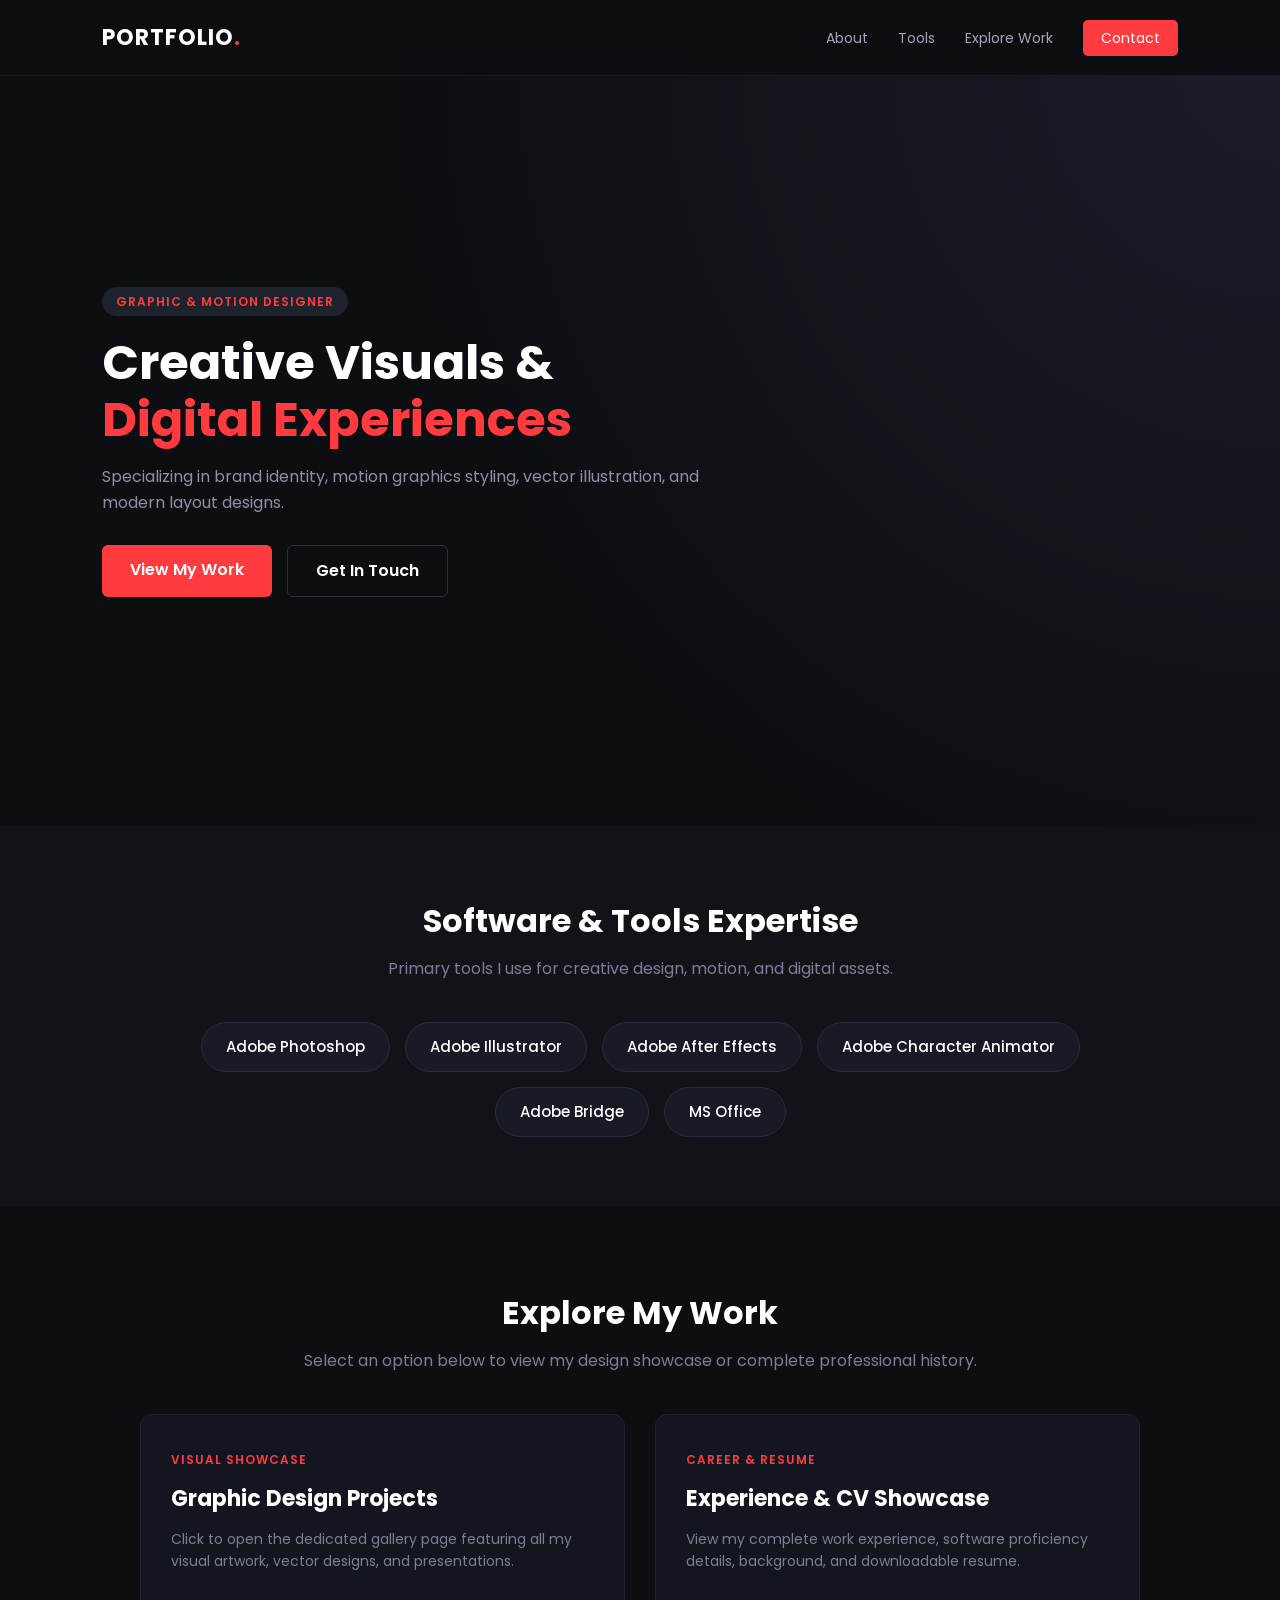
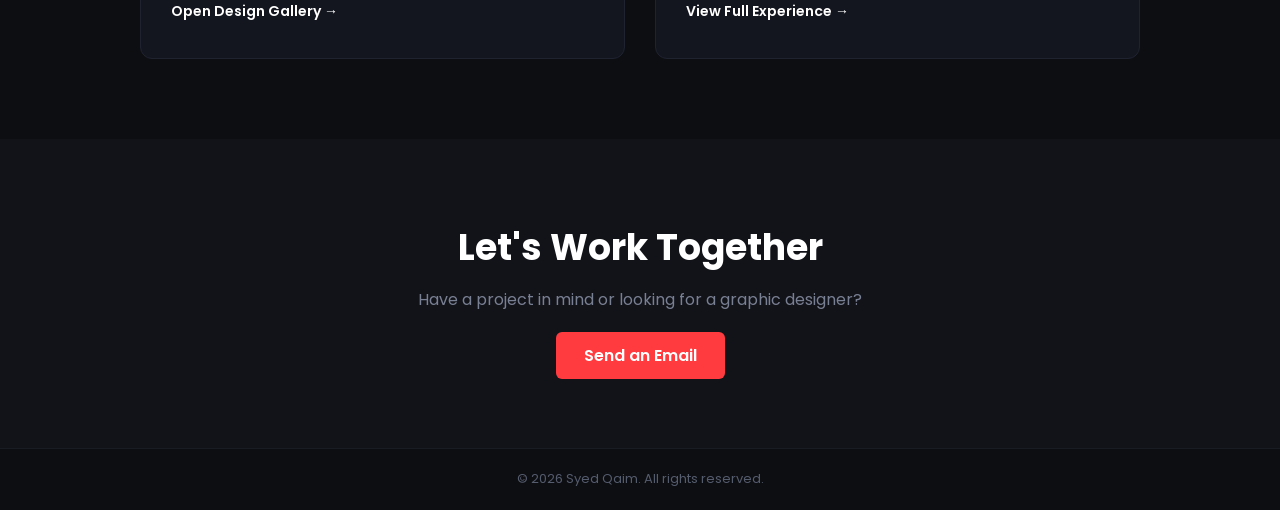
==== index.html @ 61f6b63b "Add files via upload" ====
<!DOCTYPE html>
<html lang="en">
<head>
    <meta charset="UTF-8">
    <meta name="viewport" content="width=device-width, initial-scale=1.0">
    <title>Syed Qaim | Graphic & Motion Designer</title>
    <link rel="stylesheet" href="style.css">
    <meta name="viewport" content="width=device-width, initial-scale=1.0">
    <link href="https://fonts.googleapis.com/css2?family=Poppins:wght@300;400;600;700&display=swap" rel="stylesheet">
</head>
<body>

    <!-- Header / Navigation Bar -->
    <header>
        <div class="logo">PORTFOLIO<span>.</span></div>
        <nav>
            <ul>
                <li><a href="#about">About</a></li>
                <li><a href="#skills">Tools</a></li>
                <li><a href="#work">Explore Work</a></li>
                <li><a href="email.html" class="btn-nav">Contact</a></li>
            </ul>
        </nav>
    </header>

    <!-- Hero Section -->
    <section id="about" class="hero">
        <div class="hero-content">
            <span class="badge">Graphic & Motion Designer</span>
            <h1>Creative Visuals & <br><span>Digital Experiences</span></h1>
            <p>Specializing in brand identity, motion graphics styling, vector illustration, and modern layout designs.</p>
            <div class="hero-btns">
                <a href="#work" class="btn-primary">View My Work</a>
                <a href="email.html" class="btn-secondary">Get In Touch</a>
            </div>
        </div>
    </section>

    <!-- Software Tools Section (Pills Format) -->
    <section id="skills" class="skills-section">
        <h2 class="section-title">Software & Tools Expertise</h2>
        <p class="section-subtitle">Primary tools I use for creative design, motion, and digital assets.</p>

        <div class="tools-container">
            <span class="tool-tag">Adobe Photoshop</span>
            <span class="tool-tag">Adobe Illustrator</span>
            <span class="tool-tag">Adobe After Effects</span>
            <span class="tool-tag">Adobe Character Animator</span>
            <span class="tool-tag">Adobe Bridge</span>
            <span class="tool-tag">MS Office</span>
        </div>
    </section>

    <!-- Main Work & Experience Section -->
    <section id="work" class="portfolio-section">
        <h2 class="section-title">Explore My Work</h2>
        <p class="section-subtitle">Select an option below to view my design showcase or complete professional history.</p>

        <div class="main-options-grid">

            <!-- OPTION 1: Graphic Gallery (designer.html Linked) -->
            <a href="designer.html" class="option-card">
                <div class="card-badge">Visual Showcase</div>
                <h3>Graphic Design Projects</h3>
                <p>Click to open the dedicated gallery page featuring all my visual artwork, vector designs, and presentations.</p>
                <span class="card-link">Open Design Gallery &rarr;</span>
            </a>

            <!-- OPTION 2: Experience & CV Showcase (cv.html Linked) -->
            <a href="cv.html" class="option-card">
                <div class="card-badge">Career & Resume</div>
                <h3>Experience & CV Showcase</h3>
                <p>View my complete work experience, software proficiency details, background, and downloadable resume.</p>
                <span class="card-link">View Full Experience &rarr;</span>
            </a>

        </div>
    </section>

    <!-- Contact Section -->
    <section id="contact" class="contact-section">
        <h2>Let's Work Together</h2>
        <p>Have a project in mind or looking for a graphic designer?</p>
        <a href="email.html" class="btn-primary">Send an Email</a>
    </section>

    <!-- Footer -->
    <footer>
        <p>&copy; 2026 Syed Qaim. All rights reserved.</p>
    </footer>

</body>
</html>
---- style.css ----
/* Reset & Base Styles */
* {
    margin: 0;
    padding: 0;
    box-sizing: border-box;
    font-family: 'Poppins', sans-serif;
    scroll-behavior: smooth;
}

body {
    background-color: #0d0e12;
    color: #e0e0e0;
    line-height: 1.6;
}

/* Header & Nav */
header {
    display: flex;
    justify-content: space-between;
    align-items: center;
    padding: 20px 8%;
    background-color: rgba(13, 14, 18, 0.95);
    position: fixed;
    width: 100%;
    top: 0;
    z-index: 1000;
    border-bottom: 1px solid #1a1c23;
}

.logo {
    font-size: 22px;
    font-weight: 700;
    color: #ffffff;
    letter-spacing: 1px;
}

.logo span {
    color: #ff3b3f;
}

nav ul {
    display: flex;
    list-style: none;
    align-items: center;
}

nav ul li {
    margin-left: 30px;
}

nav ul li a {
    color: #a0a5b5;
    text-decoration: none;
    font-size: 14px;
    transition: 0.3s;
}

nav ul li a:hover {
    color: #ffffff;
}

.btn-nav {
    background-color: #ff3b3f;
    color: #ffffff !important;
    padding: 8px 18px;
    border-radius: 5px;
}

.btn-nav:hover {
    background-color: #e03235;
}

/* Hero Section */
.hero {
    height: 85vh;
    display: flex;
    align-items: center;
    padding: 0 8%;
    margin-top: 60px;
    background: radial-gradient(circle at top right, #1a1d27, #0d0e12 60%);
}

.hero-content {
    max-width: 650px;
}

.badge {
    background-color: #1e222d;
    color: #ff3b3f;
    padding: 6px 14px;
    font-size: 12px;
    border-radius: 20px;
    text-transform: uppercase;
    letter-spacing: 1px;
    font-weight: 600;
}

.hero h1 {
    font-size: 48px;
    font-weight: 700;
    margin: 20px 0 15px 0;
    line-height: 1.2;
    color: #ffffff;
}

.hero h1 span {
    color: #ff3b3f;
}

.hero p {
    color: #8c92a4;
    font-size: 16px;
    margin-bottom: 30px;
}

.hero-btns {
    display: flex;
    gap: 15px;
}

.btn-primary {
    background-color: #ff3b3f;
    color: #fff;
    padding: 12px 28px;
    border-radius: 6px;
    text-decoration: none;
    font-weight: 600;
    transition: 0.3s;
}

.btn-primary:hover {
    background-color: #e03235;
}

.btn-secondary {
    border: 1px solid #2d3242;
    color: #fff;
    padding: 12px 28px;
    border-radius: 6px;
    text-decoration: none;
    font-weight: 600;
    transition: 0.3s;
}

.btn-secondary:hover {
    border-color: #ff3b3f;
    color: #ff3b3f;
}

/* Section Headers */
.section-title {
    font-size: 32px;
    text-align: center;
    color: #fff;
    margin-bottom: 10px;
}

.section-subtitle {
    text-align: center;
    color: #7a8093;
    margin-bottom: 40px;
}

/* Software & Tools Section (Pills Design) */
.skills-section {
    padding: 70px 8%;
    background-color: #111319;
}

.tools-container {
    display: flex;
    flex-wrap: wrap;
    justify-content: center;
    gap: 15px;
    max-width: 900px;
    margin: 0 auto;
}

.tool-tag {
    background-color: #181b24;
    color: #ffffff;
    border: 1px solid #282d3c;
    padding: 12px 24px;
    border-radius: 30px;
    font-size: 15px;
    font-weight: 500;
    transition: 0.3s ease;
    cursor: default;
}

.tool-tag:hover {
    border-color: #ff3b3f;
    background-color: #ff3b3f;
    color: #ffffff;
    transform: translateY(-3px);
    box-shadow: 0 4px 15px rgba(255, 59, 63, 0.3);
}

/* Portfolio Main Options (2 Cards Layout) */
.portfolio-section {
    padding: 80px 8%;
}

.main-options-grid {
    display: grid;
    grid-template-columns: repeat(auto-fit, minmax(320px, 1fr));
    gap: 30px;
    max-width: 1000px;
    margin: 0 auto;
}

.option-card {
    background-color: #14161f;
    border: 1px solid #1f2330;
    border-radius: 12px;
    padding: 35px 30px;
    text-decoration: none;
    display: block;
    transition: 0.3s ease;
    position: relative;
}

.option-card:hover {
    transform: translateY(-8px);
    border-color: #ff3b3f;
    box-shadow: 0 10px 25px rgba(0, 0, 0, 0.4);
}

.card-badge {
    color: #ff3b3f;
    font-size: 12px;
    font-weight: 600;
    text-transform: uppercase;
    letter-spacing: 1px;
    margin-bottom: 12px;
}

.option-card h3 {
    color: #ffffff;
    font-size: 22px;
    margin-bottom: 12px;
}

.option-card p {
    color: #7a8093;
    font-size: 14px;
    line-height: 1.6;
    margin-bottom: 25px;
}

.card-link {
    color: #ffffff;
    font-weight: 600;
    font-size: 14px;
    transition: 0.3s;
}

.option-card:hover .card-link {
    color: #ff3b3f;
}

/* Contact Section */
.contact-section {
    padding: 80px 8%;
    text-align: center;
    background-color: #111319;
}

.contact-section h2 {
    font-size: 36px;
    color: #fff;
    margin-bottom: 10px;
}

.contact-section p {
    color: #7a8093;
    margin-bottom: 30px;
}
* {
    margin: 0;
    padding: 0;
    box-sizing: border-box;
}

body {
    overflow-x: hidden; /* Mobile screen par horizontal scrollbar se bachane ke liye */
    width: 100%;
}
img {
    max-width: 100%;
    height: auto;
    display: block;
}
/* Fixed Width (GALAT): width: 1200px; */

/* Responsive Width (SAHI): */
.container {
    width: 90%;
    max-width: 1200px;
    margin: 0 auto; /* Page ke center mein rakhne ke liye */
}
/* Tablet Screens (768px aur us se chote) */
@media (max-width: 768px) {
    /* Font sizes chote karna */
    h1 {
        font-size: 32px !important;
    }
    
    /* Grids & Cards ko single column karna */
    .showcase-gallery,
    .projects-list {
        flex-direction: column;
        gap: 30px;
    }

    /* Padding Kam Karna */
    .hero-section {
        padding: 100px 15px 40px;
    }
}

/* Mobile Screens (480px aur us se chote) */
@media (max-width: 480px) {
    .hero-title {
        font-size: 28px !important;
    }
    
    .gallery-header {
        width: 95%;
        padding: 8px 15px;
    }
}
/* Footer */
footer {
    text-align: center;
    padding: 20px;
    background-color: #0d0e12;
    border-top: 1px solid #1a1c23;
    color: #555c6e;
    font-size: 13px;
}

/* Responsive Design */
@media (max-width: 768px) {
    .hero h1 {
        font-size: 34px;
    }
    nav ul {
        display: none;
    }
}
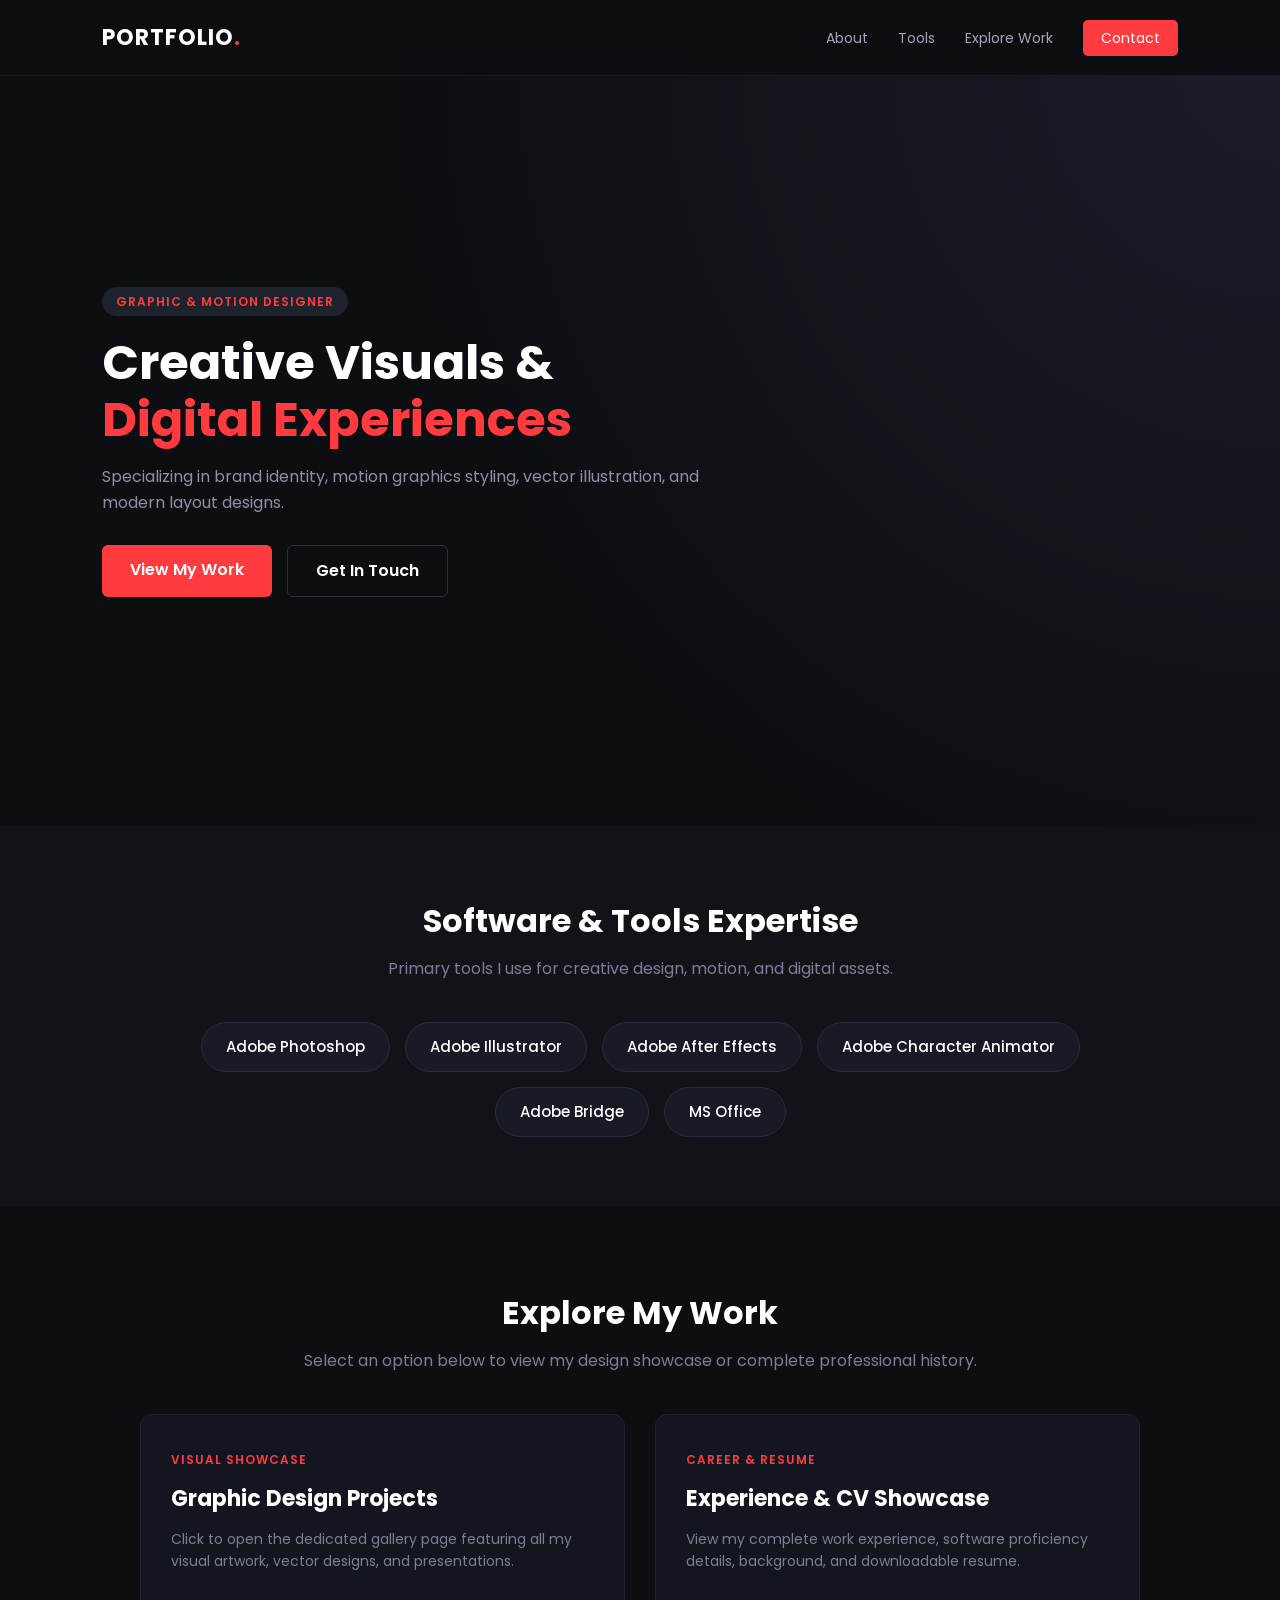
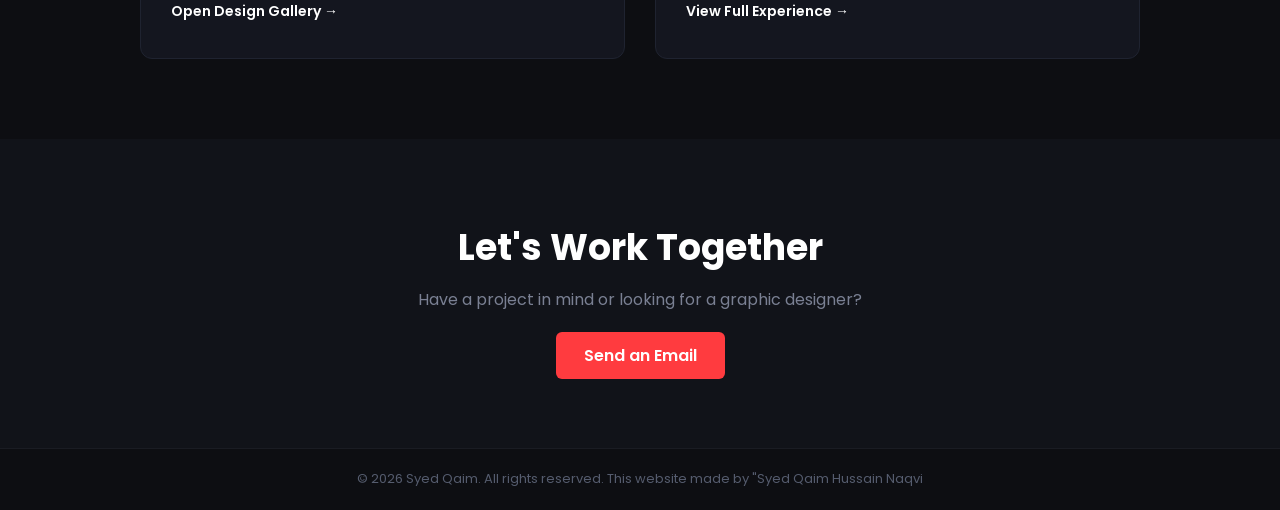
==== commit 90e9d1ba: "Update index.html" ====
--- a/index.html
+++ b/index.html
@@ -86,8 +86,8 @@
 
     <!-- Footer -->
     <footer>
-        <p>&copy; 2026 Syed Qaim. All rights reserved.</p>
+        <p>&copy; 2026 Syed Qaim. All rights reserved. This website made by "Syed Qaim Hussain Naqvi</p>
     </footer>
 
 </body>
-</html>+</html>
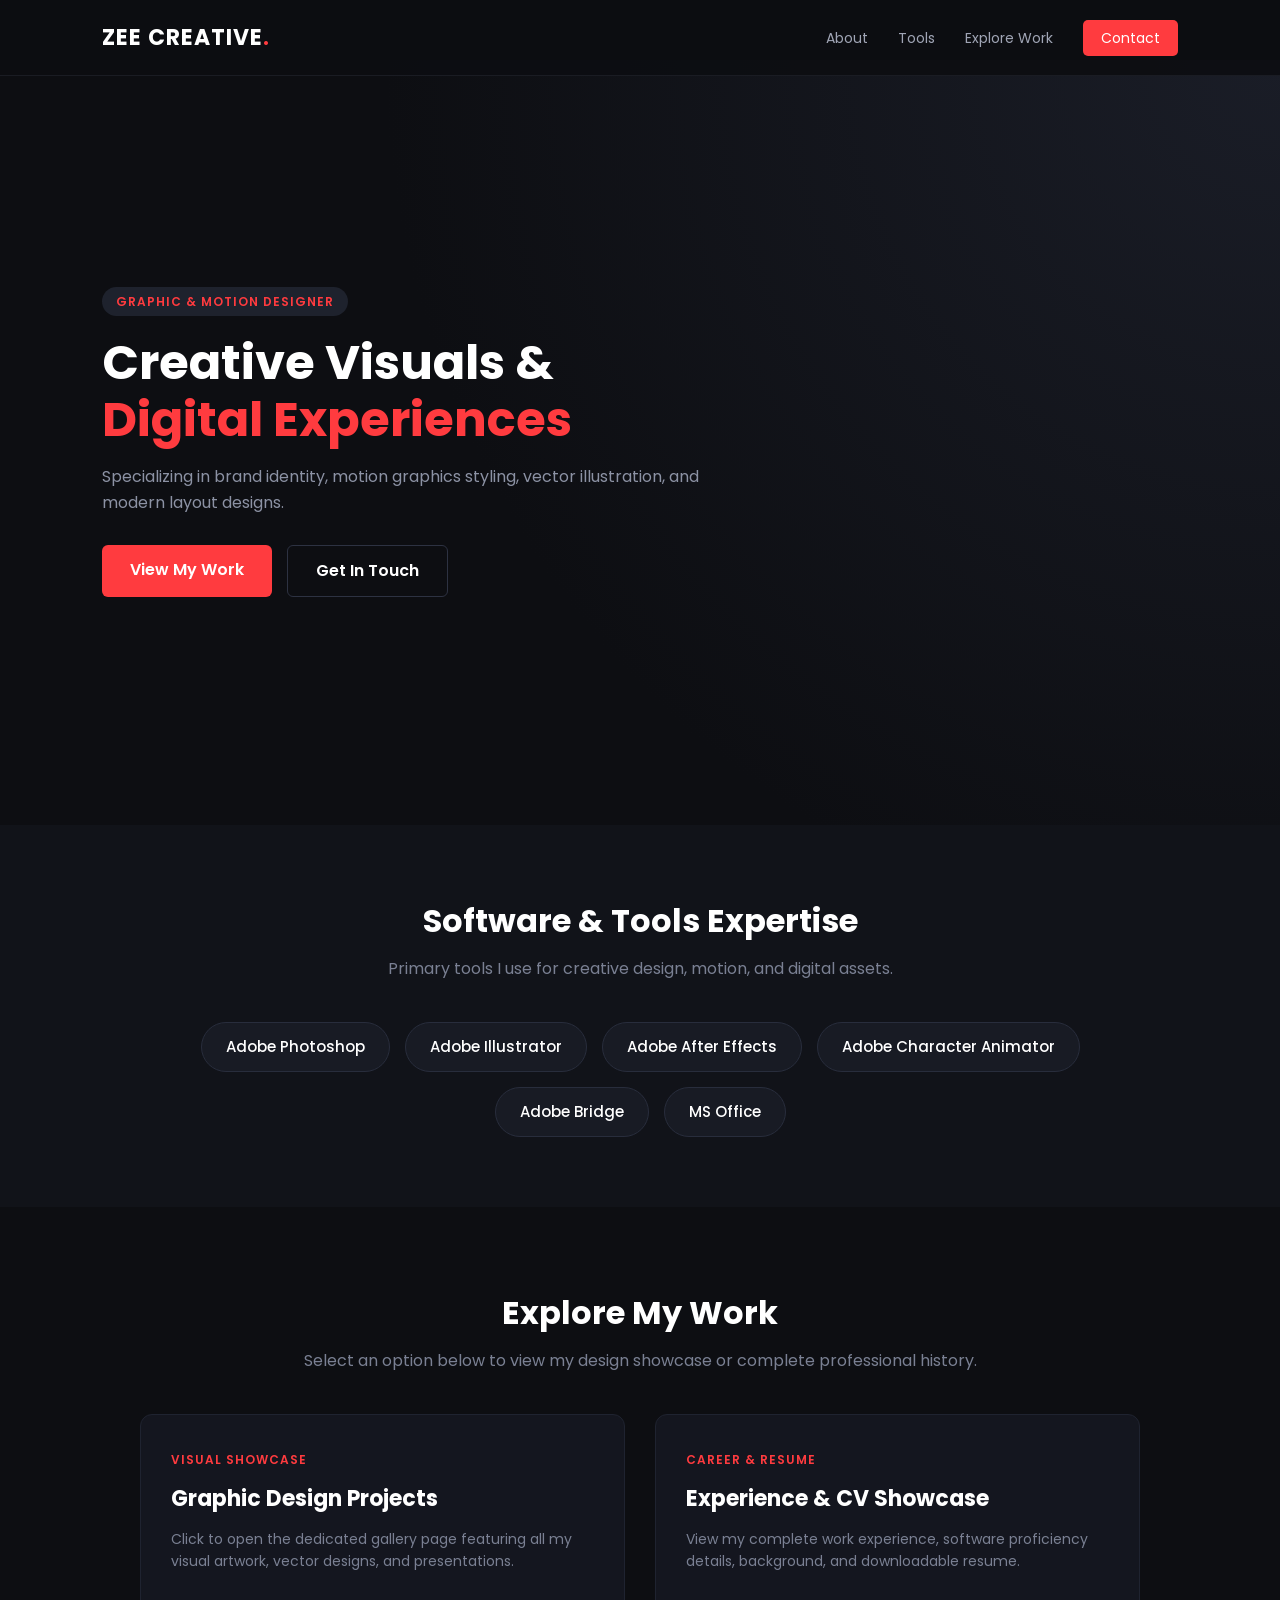
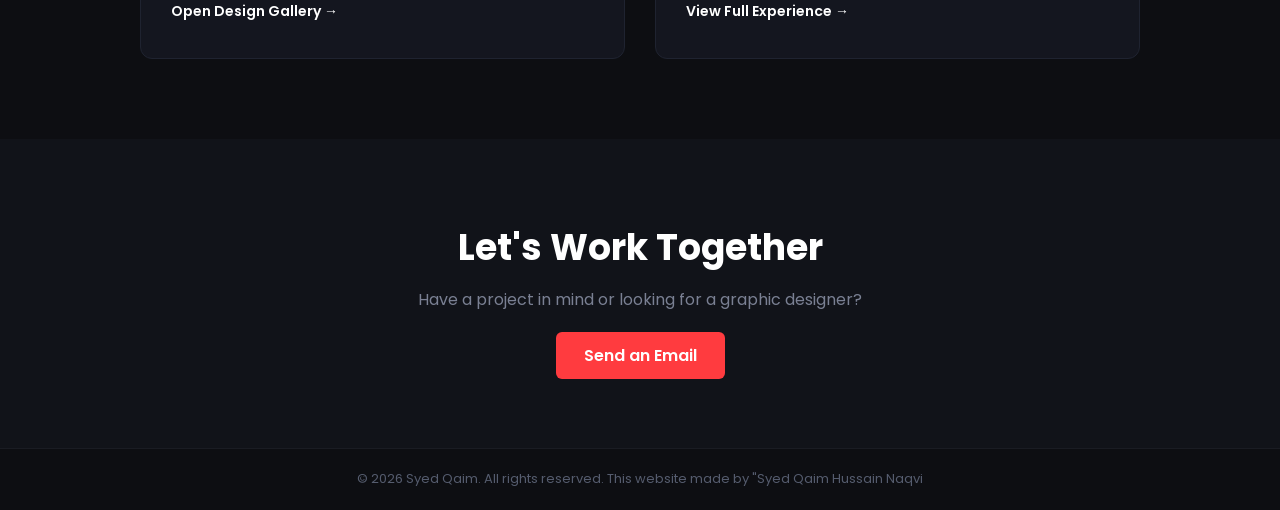
==== commit eed718dc: "Update index.html" ====
--- a/index.html
+++ b/index.html
@@ -12,7 +12,7 @@
 
     <!-- Header / Navigation Bar -->
     <header>
-        <div class="logo">PORTFOLIO<span>.</span></div>
+        <div class="logo">ZEE CREATIVE<span>.</span></div>
         <nav>
             <ul>
                 <li><a href="#about">About</a></li>
